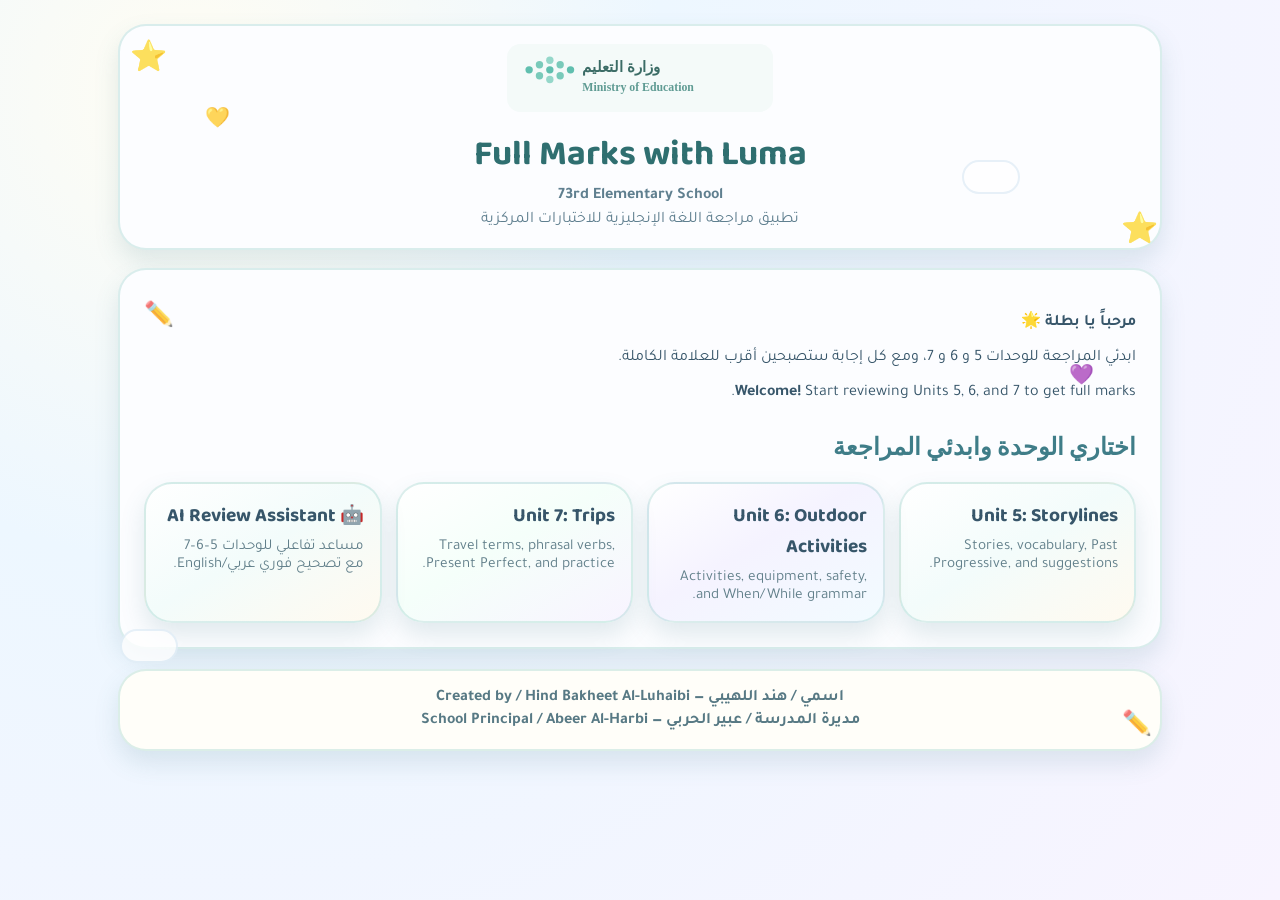
==== index.html @ b6cc9b05 "Update home layout and expand unit question banks with separate general section" ====
<!doctype html>
<html lang="ar" dir="rtl">
  <head>
    <meta charset="UTF-8" />
    <meta name="viewport" content="width=device-width, initial-scale=1.0" />
    <title>Full Marks with Luma</title>
    <link rel="stylesheet" href="styles.css" />
  </head>
  <body>
    <div class="page">
      <span class="decor-star" style="top: 38px; left: 30px;">⭐</span>
      <span class="decor-star" style="top: 210px; right: 22px;">⭐</span>
      <span class="decor-heart" style="top: 105px; left: 105px;">💛</span>
      <span class="decor-heart" style="top: 362px; right: 86px;">💜</span>
      <span class="decor-pencil" style="top: 300px; left: 44px;">✏️</span>
      <span class="decor-pencil" style="bottom: 40px; right: 28px;">✏️</span>
      <span class="decor-book" style="bottom: 120px; left: 20px;"></span>
      <span class="decor-cloud" style="top: 160px; right: 160px;"></span>

      <header class="header-card header-home">
        <img class="home-logo" src="assets/ministry-logo.svg" alt="Ministry of Education logo" width="270" height="68" />
        <div class="header-text">
          <h1>Full Marks with Luma</h1>
          <p class="school-name">73rd Elementary School</p>
          <p>تطبيق مراجعة اللغة الإنجليزية للاختبارات المركزية</p>
        </div>
      </header>

      <section class="main-card">
        <div class="intro-note">
          <p><strong>مرحباً يا بطلة 🌟</strong></p>
          <p>ابدئي المراجعة للوحدات 5 و 6 و 7، ومع كل إجابة ستصبحين أقرب للعلامة الكاملة.</p>
          <p><strong>Welcome!</strong> Start reviewing Units 5, 6, and 7 to get full marks.</p>
        </div>

        <h2 class="units-title">اختاري الوحدة وابدئي المراجعة</h2>
        <div class="units-grid">
          <a class="unit-card" href="unit5.html">
            <h3>Unit 5: Storylines</h3>
            <p>Stories, vocabulary, Past Progressive, and suggestions.</p>
          </a>
          <a class="unit-card" href="unit6.html">
            <h3>Unit 6: Outdoor Activities</h3>
            <p>Activities, equipment, safety, and When/While grammar.</p>
          </a>
          <a class="unit-card" href="unit7.html">
            <h3>Unit 7: Trips</h3>
            <p>Travel terms, phrasal verbs, Present Perfect, and practice.</p>
          </a>
          <a class="unit-card" href="review-assistant.html">
            <h3>🤖 AI Review Assistant</h3>
            <p>مساعد تفاعلي للوحدات 5–6–7 مع تصحيح فوري عربي/English.</p>
          </a>
        </div>
      </section>

      <footer class="footer-card">
        <p>اسمي / هند اللهيبي — Created by / Hind Bakheet Al-Luhaibi</p>
        <p>مديرة المدرسة / عبير الحربي — School Principal / Abeer Al-Harbi</p>
      </footer>
    </div>
  </body>
</html>
---- styles.css ----
@import url('https://fonts.googleapis.com/css2?family=Baloo+2:wght@400;600;700;800&family=Tajawal:wght@400;500;700;800&display=swap');

:root {
  --moe-teal: #68bfb4;
  --moe-green: #7cc9a9;
  --moe-blue: #9cdff5;
  --light-yellow: #fff2bf;
  --light-purple: #e8d8ff;
  --light-gray: #f3f5f7;
  --soft-white: #fcfdff;
  --ink: #37566a;
  --ink-light: #5f7f8f;
  --correct: #39a66b;
  --wrong: #d0617b;
  --shadow: 0 12px 24px rgba(65, 121, 134, 0.15);
  --radius-xl: 28px;
  --radius-lg: 22px;
  --radius-md: 16px;
}

* {
  box-sizing: border-box;
}

body {
  margin: 0;
  font-family: 'Tajawal', sans-serif;
  color: var(--ink);
  background: radial-gradient(circle at 15% 10%, #fffdf3 0%, #edf7ff 35%, #f8f4ff 100%);
  min-height: 100vh;
}

.page {
  max-width: 1080px;
  margin: 0 auto;
  padding: 24px 18px 32px;
  position: relative;
}

.main-card,
.unit-card,
.quiz-card,
.speech-card,
.header-card,
.footer-card,
.completion-card {
  background: var(--soft-white);
  border: 2px solid rgba(113, 186, 178, 0.25);
  border-radius: var(--radius-xl);
  box-shadow: var(--shadow);
}

.decor-star,
.decor-heart,
.decor-pencil,
.decor-book,
.decor-cloud {
  position: absolute;
  opacity: 0.8;
  pointer-events: none;
}

.decor-star {
  font-size: 30px;
}

.decor-heart {
  font-size: 20px;
}

.decor-pencil {
  font-size: 24px;
}

.decor-book,
.decor-cloud {
  width: 58px;
  height: 34px;
  border-radius: 18px;
  background: #fff;
  border: 2px solid #e2eef7;
}

.header-card {
  padding: 14px 18px;
  display: flex;
  align-items: center;
  justify-content: space-between;
  gap: 14px;
  margin-bottom: 18px;
  flex-wrap: wrap;
}

.header-home {
  justify-content: center;
  text-align: center;
  padding-top: 18px;
  padding-bottom: 18px;
}

.header-home .home-logo {
  display: block;
  margin: 0 auto;
}

.header-home .header-text {
  text-align: center;
  width: 100%;
}

.header-text {
  text-align: right;
}

.header-text h1 {
  margin: 0;
  font-size: clamp(1.6rem, 3vw, 2.2rem);
  font-family: 'Baloo 2', cursive;
  color: #2f6f70;
}

.header-text p {
  margin: 5px 0 0;
  font-size: 1rem;
  color: var(--ink-light);
}

.app-name-ar {
  font-size: clamp(1.25rem, 2.8vw, 1.7rem);
  font-family: 'Baloo 2', cursive;
  font-weight: 800;
  color: #6853bf;
}

.school-name {
  font-size: 1.06rem;
  font-weight: 700;
}

.main-card {
  padding: 24px;
}

.hero {
  display: grid;
  grid-template-columns: minmax(170px, 260px) 1fr;
  gap: 20px;
  align-items: center;
}

.luma-image {
  width: 100%;
  max-width: 320px;
  aspect-ratio: 4 / 5;
  object-fit: cover;
  object-position: center 40%;
  border-radius: 26px;
  border: 3px solid #e7dcff;
  box-shadow: 0 14px 24px rgba(100, 80, 150, 0.18);
  display: block;
  margin: 0 auto;
}

.speech-card {
  padding: 18px;
  background: linear-gradient(120deg, #ffffff 0%, #f9fbff 50%, #fff9eb 100%);
  position: relative;
}

.speech-card::after {
  content: '';
  position: absolute;
  right: -14px;
  top: 50%;
  width: 24px;
  height: 24px;
  background: #fffdf4;
  transform: translateY(-50%) rotate(45deg);
  border-top: 2px solid rgba(113, 186, 178, 0.25);
  border-right: 2px solid rgba(113, 186, 178, 0.25);
}

.speech-card p {
  margin: 6px 0;
  font-size: 1.05rem;
  line-height: 1.6;
}

.units-title {
  margin-top: 26px;
  margin-bottom: 14px;
  font-size: 1.5rem;
  font-family: 'Baloo 2', cursive;
  color: #3f7d88;
}

.units-grid {
  display: grid;
  grid-template-columns: repeat(auto-fit, minmax(220px, 1fr));
  gap: 14px;
}

.unit-card {
  text-decoration: none;
  color: inherit;
  padding: 16px;
  display: block;
  background: linear-gradient(150deg, #ffffff 0%, #f3fcfb 48%, #fffaf0 100%);
  transition: transform 220ms ease, box-shadow 220ms ease;
}

.unit-card:nth-child(2) {
  background: linear-gradient(150deg, #ffffff 0%, #f5f3ff 45%, #f2fbff 100%);
}

.unit-card:nth-child(3) {
  background: linear-gradient(150deg, #ffffff 0%, #f5fffa 45%, #f8f4ff 100%);
}

.unit-card:hover {
  transform: translateY(-6px);
  box-shadow: 0 16px 26px rgba(70, 130, 126, 0.2);
}

.unit-card h3 {
  margin: 0 0 7px;
  font-size: 1.2rem;
  font-family: 'Baloo 2', cursive;
}

.unit-card p {
  margin: 0;
  color: #617f8a;
  font-size: 0.95rem;
}

.footer-card {
  margin-top: 20px;
  padding: 14px 18px;
  text-align: center;
  background: #fffef9;
}

.footer-card p {
  margin: 4px 0;
  font-weight: 700;
  color: #577984;
}

.page-title {
  margin: 0;
  font-size: clamp(1.4rem, 3vw, 2rem);
  font-family: 'Baloo 2', cursive;
  color: #2f6f70;
}

.sub-row {
  display: flex;
  justify-content: space-between;
  align-items: center;
  gap: 10px;
  flex-wrap: wrap;
}

.home-link {
  text-decoration: none;
  background: #eef9f7;
  border: 2px solid #bfe3dc;
  border-radius: 999px;
  padding: 9px 14px;
  color: #356b70;
  font-weight: 700;
}

.quiz-card {
  margin-top: 16px;
  padding: 20px;
}

.unit-intro {
  display: grid;
  grid-template-columns: 66px 1fr;
  gap: 10px;
  align-items: center;
  padding: 12px;
  border-radius: 16px;
  border: 2px solid #dcecf3;
  background: linear-gradient(115deg, #fffef9 0%, #f3fcff 46%, #f9f3ff 100%);
  margin-bottom: 14px;
}

.unit-intro p {
  margin: 0;
  font-weight: 700;
  color: #4a7482;
  line-height: 1.6;
}

.unit-luma-thumb {
  width: 64px;
  height: 64px;
  object-fit: cover;
  object-position: center 40%;
  border-radius: 50%;
  border: 2px solid #e5d6ff;
  box-shadow: 0 4px 10px rgba(98, 95, 146, 0.2);
}

.progress-wrap {
  margin-bottom: 16px;
}

.progress-row {
  display: flex;
  justify-content: space-between;
  align-items: center;
  font-weight: 700;
  color: #517586;
  margin-bottom: 8px;
  gap: 8px;
}

.progress-track {
  width: 100%;
  height: 14px;
  border-radius: 999px;
  background: #edf1f6;
  overflow: hidden;
}

.progress-fill {
  width: 0;
  height: 100%;
  border-radius: 999px;
  background: linear-gradient(90deg, var(--moe-teal), var(--moe-blue), var(--light-purple));
  transition: width 300ms ease;
}

.question-title {
  margin: 0 0 14px;
  font-size: 1.15rem;
  line-height: 1.7;
}

.options,
.matching-list,
.arrange-bank,
.arrange-answer {
  display: grid;
  gap: 10px;
}

.option-item {
  display: flex;
  align-items: center;
  gap: 8px;
  padding: 10px 12px;
  background: #f6fbff;
  border: 2px solid #dbecf5;
  border-radius: 14px;
  cursor: pointer;
}

.option-item input {
  accent-color: #61b6aa;
}

.action-row {
  margin-top: 16px;
  display: flex;
  gap: 10px;
  flex-wrap: wrap;
}

.btn {
  border: none;
  border-radius: 999px;
  padding: 10px 16px;
  font-weight: 800;
  font-family: 'Baloo 2', cursive;
  cursor: pointer;
}

.btn-check {
  background: linear-gradient(90deg, #5ec3b7, #93d1b6);
  color: #fff;
}

.btn-next {
  background: linear-gradient(90deg, #cdb6ff, #9fdcf3);
  color: #305368;
  display: none;
}

.feedback {
  margin-top: 12px;
  border-radius: 14px;
  padding: 12px;
  line-height: 1.7;
  border: 2px solid transparent;
  background: #f8fbff;
  display: none;
}

.feedback.correct {
  border-color: rgba(57, 166, 107, 0.3);
  background: #f2fff8;
}

.feedback.wrong {
  border-color: rgba(208, 97, 123, 0.25);
  background: #fff6f9;
}

.feedback strong {
  display: block;
  margin-bottom: 4px;
}

.text-input {
  width: 100%;
  padding: 11px 12px;
  border: 2px solid #d9e8f1;
  border-radius: 14px;
  font-family: 'Tajawal', sans-serif;
  font-size: 1rem;
}

.arrange-hint {
  margin: 0 0 8px;
  font-size: 0.95rem;
  color: #627f8b;
}

.word-chip {
  border: 2px dashed #bad8e4;
  border-radius: 999px;
  padding: 7px 12px;
  background: #fff;
  cursor: pointer;
  font-weight: 700;
  color: #446e7f;
}

.arrange-answer {
  min-height: 54px;
  border: 2px solid #d8e8ef;
  border-radius: 14px;
  padding: 8px;
  background: #fafdff;
}

.match-row {
  display: grid;
  grid-template-columns: 1fr 1fr;
  gap: 10px;
}

.match-row label {
  align-self: center;
  font-weight: 700;
}

.match-row select {
  padding: 9px;
  border-radius: 10px;
  border: 2px solid #d9e8f1;
  font-family: 'Tajawal', sans-serif;
}

.completion-card {
  margin-top: 16px;
  padding: 20px;
  text-align: center;
  display: none;
  background: linear-gradient(135deg, #fffef8 0%, #f0fffb 50%, #f8f3ff 100%);
}

.completion-card h2 {
  margin: 0 0 6px;
  font-family: 'Baloo 2', cursive;
  color: #357d76;
}

.completion-card p {
  margin: 0;
  color: #4d7380;
  font-size: 1.04rem;
}

.small-luma {
  width: 56px;
  height: 56px;
  object-fit: cover;
  object-position: center 40%;
  border-radius: 50%;
  border: 2px solid #e5d6ff;
  vertical-align: middle;
  margin-inline-start: 8px;
}

@media (max-width: 760px) {
  .hero {
    grid-template-columns: 1fr;
  }

  .speech-card::after {
    right: 50%;
    top: auto;
    bottom: -13px;
    transform: translateX(50%) rotate(45deg);
  }

  .match-row {
    grid-template-columns: 1fr;
  }

  .unit-intro {
    grid-template-columns: 1fr;
    text-align: center;
  }

  .header-card {
    justify-content: center;
    text-align: center;
  }

  .header-text {
    text-align: center;
  }
}
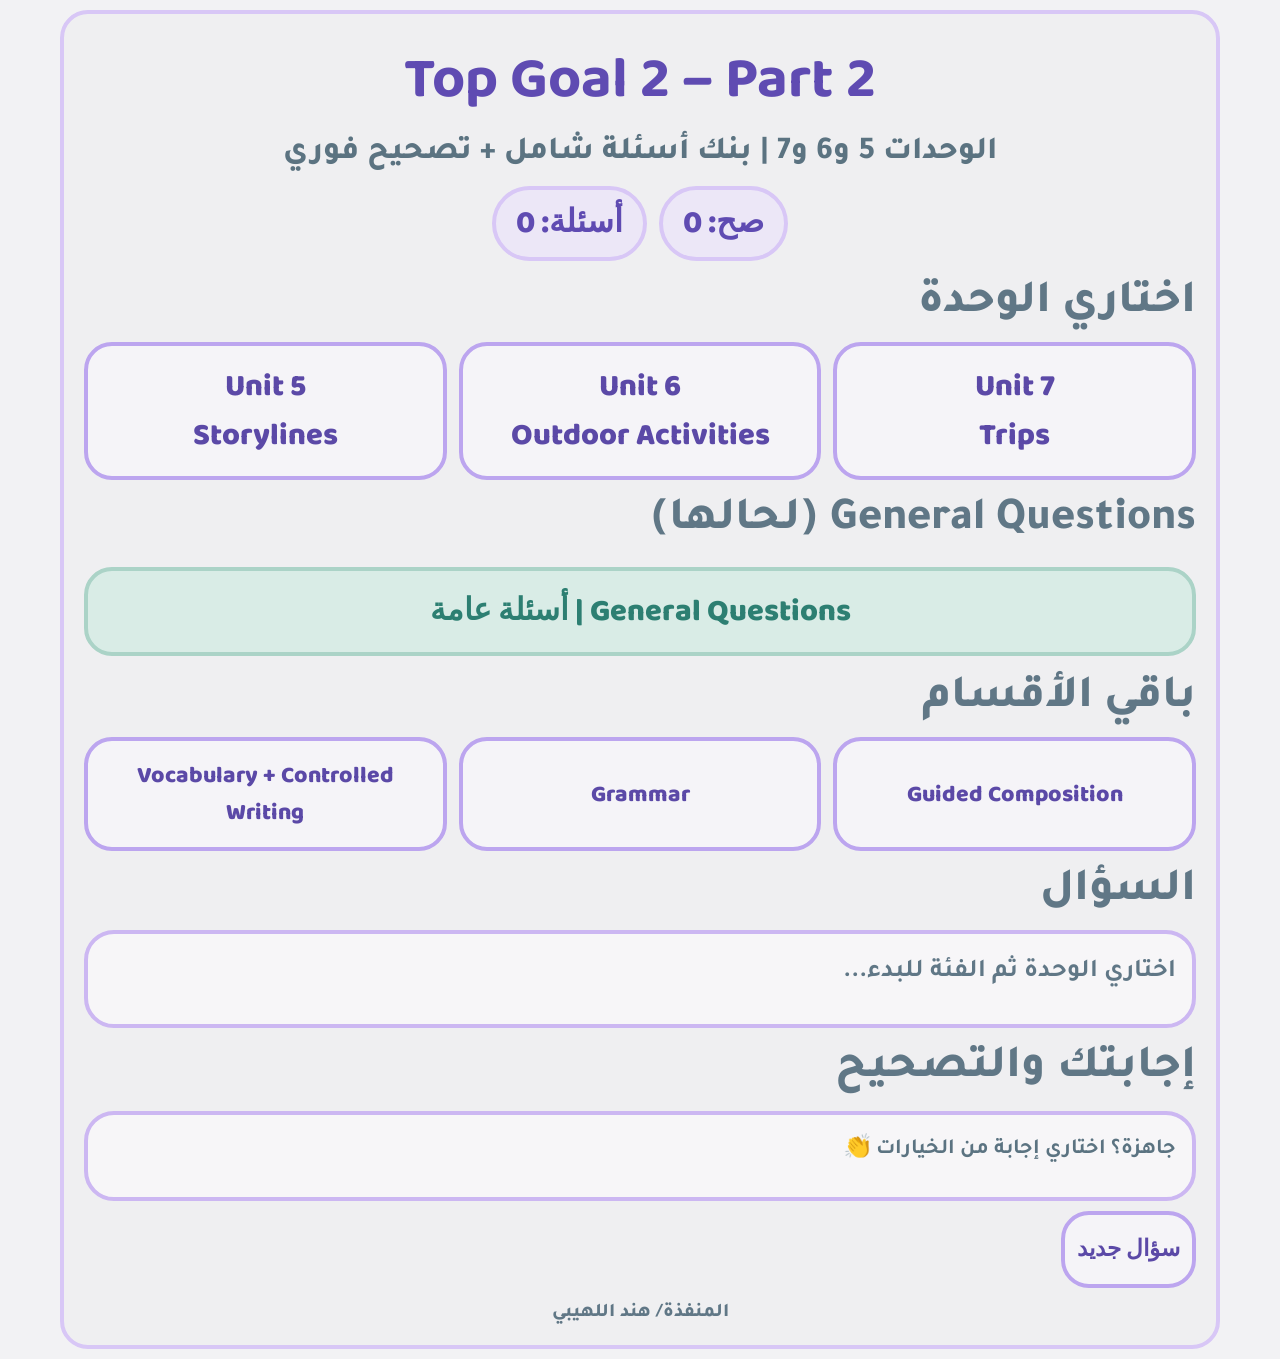
==== commit 58f0b2a3: "Redesign homepage quiz for mobile/tablet without keyboard input" ====
--- a/index.html
+++ b/index.html
@@ -3,61 +3,455 @@
   <head>
     <meta charset="UTF-8" />
     <meta name="viewport" content="width=device-width, initial-scale=1.0" />
-    <title>Full Marks with Luma</title>
-    <link rel="stylesheet" href="styles.css" />
+    <title>Top Goal 2 – Part 2</title>
+    <style>
+      @import url('https://fonts.googleapis.com/css2?family=Baloo+2:wght@500;700;800&family=Tajawal:wght@400;500;700;800&display=swap');
+
+      :root {
+        --violet: #8d77d8;
+        --violet-dark: #5f4bb2;
+        --mint: #b7dcd1;
+        --ink: #5b7381;
+        --panel: #efeff1;
+      }
+
+      * { box-sizing: border-box; }
+
+      body {
+        margin: 0;
+        font-family: 'Tajawal', sans-serif;
+        background: #f2f2f4;
+        color: var(--ink);
+        min-height: 100vh;
+        padding: 10px;
+      }
+
+      .app {
+        max-width: 1160px;
+        margin: 0 auto;
+        background: var(--panel);
+        border: 4px solid #d8c7f6;
+        border-radius: 28px;
+        padding: 20px;
+      }
+
+      .title {
+        margin: 0;
+        text-align: center;
+        color: var(--violet-dark);
+        font-family: 'Baloo 2', cursive;
+        font-size: clamp(2rem, 5vw, 3.6rem);
+      }
+
+      .subtitle {
+        text-align: center;
+        margin: 8px 0 14px;
+        font-size: clamp(1.2rem, 2.8vw, 2rem);
+        font-weight: 800;
+      }
+
+      .score-bar {
+        display: flex;
+        gap: 12px;
+        justify-content: center;
+        flex-wrap: wrap;
+        margin-bottom: 16px;
+      }
+
+      .score-pill {
+        border: 4px solid #d8c7f6;
+        border-radius: 999px;
+        padding: 8px 20px;
+        font-size: clamp(1.3rem, 2.7vw, 2rem);
+        color: var(--violet-dark);
+        font-weight: 800;
+        font-family: 'Baloo 2', cursive;
+        background: #ece7f7;
+      }
+
+      .section-title {
+        margin: 14px 0 10px;
+        font-size: clamp(1.9rem, 3.6vw, 3rem);
+        font-weight: 800;
+        color: #607786;
+      }
+
+      .grid-3 {
+        display: grid;
+        grid-template-columns: repeat(3, minmax(0, 1fr));
+        gap: 12px;
+      }
+
+      .btn {
+        border: 4px solid #bca5ef;
+        border-radius: 28px;
+        background: #f5f4f8;
+        color: #5b49a7;
+        padding: 16px 12px;
+        font-family: 'Baloo 2', cursive;
+        font-size: clamp(1.2rem, 2.4vw, 2rem);
+        font-weight: 800;
+        text-align: center;
+        cursor: pointer;
+      }
+
+      .btn.small {
+        font-size: clamp(1rem, 1.8vw, 1.5rem);
+      }
+
+      .btn.active {
+        background: #dfe6f5;
+        border-color: #9a7fe2;
+      }
+
+      .general-btn {
+        width: 100%;
+        margin: 8px 0 2px;
+        border-color: #abd3c7;
+        color: #2d7f72;
+        background: #d9ece6;
+      }
+
+      .box {
+        border: 4px solid #ccb7f2;
+        border-radius: 30px;
+        background: #f7f6f8;
+        padding: 16px;
+      }
+
+      .qtext {
+        font-size: clamp(1.15rem, 2vw, 1.7rem);
+        line-height: 1.8;
+        color: #607786;
+        font-weight: 700;
+      }
+
+      .answers {
+        margin-top: 12px;
+        display: grid;
+        gap: 10px;
+      }
+
+      .ans {
+        border: 3px solid #c9b4f0;
+        border-radius: 18px;
+        padding: 10px;
+        background: #fff;
+        color: #4b6390;
+        text-align: right;
+        font-weight: 700;
+        cursor: pointer;
+        font-size: clamp(1rem, 1.8vw, 1.35rem);
+      }
+
+      .ans:hover { background: #f5efff; }
+      .ans.correct { border-color: #3ea873; background: #eafff3; }
+      .ans.wrong { border-color: #d2617a; background: #fff0f4; }
+
+      .feedback {
+        min-height: 90px;
+        margin-top: 14px;
+        font-size: clamp(1rem, 1.8vw, 1.35rem);
+        line-height: 1.8;
+        font-weight: 700;
+      }
+
+      .actions {
+        margin-top: 10px;
+        display: flex;
+        gap: 8px;
+        flex-wrap: wrap;
+      }
+
+      .footer {
+        margin-top: 14px;
+        text-align: center;
+        font-size: 1.2rem;
+        font-weight: 800;
+        color: #607786;
+      }
+
+      @media (max-width: 1024px) {
+        .app { padding: 16px; }
+        .grid-3 { grid-template-columns: repeat(2, minmax(0, 1fr)); }
+      }
+
+      @media (max-width: 640px) {
+        body { padding: 6px; }
+        .app { border-radius: 20px; padding: 12px; }
+        .grid-3 { grid-template-columns: 1fr; }
+        .section-title { text-align: center; }
+      }
+    </style>
   </head>
   <body>
-    <div class="page">
-      <span class="decor-star" style="top: 38px; left: 30px;">⭐</span>
-      <span class="decor-star" style="top: 210px; right: 22px;">⭐</span>
-      <span class="decor-heart" style="top: 105px; left: 105px;">💛</span>
-      <span class="decor-heart" style="top: 362px; right: 86px;">💜</span>
-      <span class="decor-pencil" style="top: 300px; left: 44px;">✏️</span>
-      <span class="decor-pencil" style="bottom: 40px; right: 28px;">✏️</span>
-      <span class="decor-book" style="bottom: 120px; left: 20px;"></span>
-      <span class="decor-cloud" style="top: 160px; right: 160px;"></span>
-
-      <header class="header-card header-home">
-        <img class="home-logo" src="assets/ministry-logo.svg" alt="Ministry of Education logo" width="270" height="68" />
-        <div class="header-text">
-          <h1>Full Marks with Luma</h1>
-          <p class="school-name">73rd Elementary School</p>
-          <p>تطبيق مراجعة اللغة الإنجليزية للاختبارات المركزية</p>
-        </div>
-      </header>
-
-      <section class="main-card">
-        <div class="intro-note">
-          <p><strong>مرحباً يا بطلة 🌟</strong></p>
-          <p>ابدئي المراجعة للوحدات 5 و 6 و 7، ومع كل إجابة ستصبحين أقرب للعلامة الكاملة.</p>
-          <p><strong>Welcome!</strong> Start reviewing Units 5, 6, and 7 to get full marks.</p>
-        </div>
-
-        <h2 class="units-title">اختاري الوحدة وابدئي المراجعة</h2>
-        <div class="units-grid">
-          <a class="unit-card" href="unit5.html">
-            <h3>Unit 5: Storylines</h3>
-            <p>Stories, vocabulary, Past Progressive, and suggestions.</p>
-          </a>
-          <a class="unit-card" href="unit6.html">
-            <h3>Unit 6: Outdoor Activities</h3>
-            <p>Activities, equipment, safety, and When/While grammar.</p>
-          </a>
-          <a class="unit-card" href="unit7.html">
-            <h3>Unit 7: Trips</h3>
-            <p>Travel terms, phrasal verbs, Present Perfect, and practice.</p>
-          </a>
-          <a class="unit-card" href="review-assistant.html">
-            <h3>🤖 AI Review Assistant</h3>
-            <p>مساعد تفاعلي للوحدات 5–6–7 مع تصحيح فوري عربي/English.</p>
-          </a>
-        </div>
+    <main class="app">
+      <h1 class="title">Top Goal 2 – Part 2</h1>
+      <p class="subtitle">الوحدات 5 و6 و7 | بنك أسئلة شامل + تصحيح فوري</p>
+
+      <div class="score-bar">
+        <div class="score-pill">صح: <span id="correctCount">0</span></div>
+        <div class="score-pill">أسئلة: <span id="totalCount">0</span></div>
+      </div>
+
+      <h2 class="section-title">اختاري الوحدة</h2>
+      <div class="grid-3" id="units">
+        <button class="btn" data-unit="7">Unit 7<br/>Trips</button>
+        <button class="btn" data-unit="6">Unit 6<br/>Outdoor Activities</button>
+        <button class="btn" data-unit="5">Unit 5<br/>Storylines</button>
+      </div>
+
+      <h2 class="section-title">General Questions (لحالها)</h2>
+      <button class="btn general-btn" data-cat="general">General Questions | أسئلة عامة</button>
+
+      <h2 class="section-title">باقي الأقسام</h2>
+      <div class="grid-3" id="cats">
+        <button class="btn small" data-cat="composition">Guided Composition</button>
+        <button class="btn small" data-cat="grammar">Grammar</button>
+        <button class="btn small" data-cat="vocab">Vocabulary + Controlled Writing</button>
+      </div>
+
+      <h2 class="section-title">السؤال</h2>
+      <section class="box" id="questionBox">
+        <div class="qtext" id="questionText">اختاري الوحدة ثم الفئة للبدء...</div>
+        <div class="answers" id="answers"></div>
       </section>
 
-      <footer class="footer-card">
-        <p>اسمي / هند اللهيبي — Created by / Hind Bakheet Al-Luhaibi</p>
-        <p>مديرة المدرسة / عبير الحربي — School Principal / Abeer Al-Harbi</p>
-      </footer>
-    </div>
+      <h2 class="section-title">إجابتك والتصحيح</h2>
+      <section class="box feedback" id="feedback">جاهزة؟ اختاري إجابة من الخيارات 👏</section>
+
+      <div class="actions">
+        <button class="btn small" id="newQBtn">سؤال جديد</button>
+      </div>
+
+      <div class="footer">المنفذة/ هند اللهيبي</div>
+    </main>
+
+    <script>
+      const bank = {
+        5: {
+          general: [
+            { q: 'What is your favorite kind of story?', options: ['Comedy', 'Hiking', 'Passport', 'Helmet'], a: 0, why: 'Favorite story type belongs to Unit 5 genres.' },
+            { q: "What were you doing at 6 o'clock yesterday?", options: ['I was watching a movie.', 'I have watched movie.', 'I watching movie.', 'I will watch movie.'], a: 0, why: 'Past continuous: was/were + verb-ing.' },
+            { q: 'Who is your favorite story character?', options: ['My favorite character is the hero.', 'My favorite is a tent.', 'My favorite is a taxi.', 'My favorite is a station.'], a: 0, why: 'Character is a person in a story.' },
+            { q: 'What kinds of stories do you dislike?', options: ['I dislike horror stories.', 'I dislike fishing stories.', 'I dislike helmets.', 'I dislike railroads.'], a: 0, why: 'Horror is a story type in this unit.' },
+            { q: 'What are the people in stories called?', options: ['Characters', 'Passengers', 'Campers', 'Drivers'], a: 0, why: 'People in stories are characters.' },
+            { q: 'What can you draw to plan a story?', options: ['A storyboard', 'A passport', 'A surfboard', 'A platform'], a: 0, why: 'Storyboard is used to plan story events.' },
+            { q: 'Do you have a favorite story?', options: ['Yes, I do. The Lion and the Mouse.', 'No, I am a suitcase.', 'I check in the story.', 'I take off the story.'], a: 0, why: 'This is a suitable general answer.' },
+            { q: 'What happens in act 3 of a story?', options: ['Climax and resolution', 'Train and station', 'Campfire and hotdog', 'Taxi and traffic'], a: 0, why: 'Story structure includes climax and resolution.' }
+          ],
+          vocab: [
+            { q: 'This type of story creates fear.', options: ['Horror', 'Comedy', 'Documentary', 'Musical'], a: 0, why: 'Horror stories create fear.' },
+            { q: 'This type of story makes people laugh.', options: ['Comedy', 'Thriller', 'Mystery', 'Drama'], a: 0, why: 'Comedy is funny.' },
+            { q: 'Story about invented future/space:', options: ['Sci-fi', 'Western', 'Play', 'Fairy tale'], a: 0, why: 'Sci-fi is science fiction.' },
+            { q: 'Odd word: cartoon – school – fairy tale – mystery', options: ['school', 'cartoon', 'fairy tale', 'mystery'], a: 0, why: 'School is not a story type.' },
+            { q: 'Opposite of beginning:', options: ['ending', 'climax', 'plot', 'acts'], a: 0, why: 'Beginning opposite is ending.' },
+            { q: 'Whisper means:', options: ['speak quietly', 'shout loudly', 'run fast', 'draw map'], a: 0, why: 'Whisper = speak very softly.' },
+            { q: 'Movie about real facts is:', options: ['documentary', 'comedy', 'horror', 'western'], a: 0, why: 'Documentary presents real facts.' },
+            { q: 'Detective solves crime in:', options: ['mystery', 'musical', 'cartoon', 'play'], a: 0, why: 'Mystery usually includes solving a crime.' },
+            { q: 'Exciting action story is:', options: ['thriller', 'drama', 'documentary', 'animation'], a: 0, why: 'Thriller = action and suspense.' }
+          ],
+          grammar: [
+            { q: 'I ___ watching a movie.', options: ['was', 'were', 'is', 'are'], a: 0, why: 'I + was + verb-ing.' },
+            { q: 'They ___ screaming during the movie.', options: ['were', 'was', 'is', 'am'], a: 0, why: 'They + were.' },
+            { q: 'She ___ not watching a play.', options: ['was', 'were', 'is', 'are'], a: 0, why: 'She + was not.' },
+            { q: '___ you enjoying the cartoon?', options: ['Were', 'Was', 'Is', 'Do'], a: 0, why: 'Question with you uses were.' },
+            { q: 'How about ___ a horror movie?', options: ['seeing', 'see', 'saw', 'sees'], a: 0, why: 'How about + verb-ing.' },
+            { q: "Why don't we ___ a musical?", options: ['choose', 'choosing', 'chose', 'chooses'], a: 0, why: "Why don't we + base verb." },
+            { q: 'They were (watch) a play.', options: ['watching', 'watch', 'watched', 'watches'], a: 0, why: 'Past continuous needs verb-ing.' },
+            { q: 'Adam (were) acting in a sci-fi movie.', options: ['was', 'were', 'is', 'are'], a: 0, why: 'Adam is singular: was.' },
+            { q: 'Order: You / were / covering / your / ears', options: ['You were covering your ears.', 'You covering were your ears.', 'Were you covering ears your.', 'Your ears were you covering.'], a: 0, why: 'Correct subject + be + verb-ing order.' }
+          ],
+          composition: [
+            { q: 'Best opening for movie scene paragraph:', options: ['My favorite scene is from an animation movie.', 'Passport is in my bag.', 'I wear helmet in train.', 'The taxi took off.'], a: 0, why: 'This is a correct composition starter.' },
+            { q: "Useful expression for opinion:", options: ['What I loved was...', 'Check in yet', 'While train station', 'Was/are story'], a: 0, why: 'Unit 5 expression.' },
+            { q: 'Correct closing suggestion:', options: ["Why don't we watch it together tonight?", 'How about watch together tonight?', 'What about we watch it?', 'Why we don\'t watching?'], a: 0, why: "Why don't we + base verb." }
+          ]
+        },
+        6: {
+          general: [
+            { q: 'What activities do you do outside?', options: ['I go hiking and camping.', 'I check in and check out.', 'I use passport and taxi.', 'I depart from platform.'], a: 0, why: 'Hiking/camping are outdoor activities.' },
+            { q: 'Which activities do you want to try?', options: ['I want to try rafting because it is exciting.', 'I want to try suitcase.', 'I want to try terminal.', 'I want to try security.'], a: 0, why: 'Rafting is a correct activity.' },
+            { q: 'What is your worst fear?', options: ['My worst fear is high cliffs.', 'My fear is passport.', 'My fear is grammar.', 'My fear is station.'], a: 0, why: 'Cliffs are related to outdoor danger.' },
+            { q: 'What is a cliff?', options: ['A high edge where land drops down.', 'A train ticket.', 'A travel bag.', 'A story type.'], a: 0, why: 'Correct meaning of cliff.' },
+            { q: 'Opposite of outdoor:', options: ['indoor', 'helmet', 'desert', 'canoe'], a: 0, why: 'Outdoor opposite is indoor.' },
+            { q: 'Safety in outdoor activities means:', options: ['Use right equipment and follow rules.', 'Run without helmet.', 'Swim without jacket.', 'Climb alone at night.'], a: 0, why: 'Safety requires proper equipment.' },
+            { q: 'Things needed for rafting:', options: ['raft, life jacket, helmet', 'passport, ticket, taxi', 'plot, climax, ending', 'station, terminal, traffic'], a: 0, why: 'These are rafting items.' },
+            { q: 'Do you prefer outdoors or home?', options: ['I prefer outdoors because I like nature.', 'I prefer check in.', 'I prefer runway.', 'I prefer document.'], a: 0, why: 'Suitable personal general answer.' }
+          ],
+          vocab: [
+            { q: 'Odd word: hiking – camping – tent – fishing', options: ['tent', 'hiking', 'camping', 'fishing'], a: 0, why: 'Tent is equipment, others are activities.' },
+            { q: 'Two water activities:', options: ['surfing and rafting', 'hiking and climbing', 'camping and backpacking', 'mountain biking and hiking'], a: 0, why: 'Surfing/rafting are water activities.' },
+            { q: 'Activity with long walks:', options: ['hiking', 'fishing', 'rafting', 'surfing'], a: 0, why: 'Hiking includes long walking.' },
+            { q: 'Protection while cycling:', options: ['helmet', 'passport', 'suitcase', 'ticket'], a: 0, why: 'Helmet protects the head.' },
+            { q: 'Odd word: canoe – outdoors – helmet – surfboard', options: ['outdoors', 'canoe', 'helmet', 'surfboard'], a: 0, why: 'Outdoors is not an item like others.' },
+            { q: 'Sleeping outdoors activity:', options: ['camping', 'fishing', 'surfing', 'climbing'], a: 0, why: 'Camping means staying outdoors.' },
+            { q: 'Needed for mountain biking:', options: ['bike and helmet', 'passport and ticket', 'storyboard and plot', 'taxi and platform'], a: 0, why: 'Correct equipment for biking.' },
+            { q: 'Campsite cooking usually uses:', options: ['campfire', 'runway', 'terminal', 'security'], a: 0, why: 'Campfire is used in camping.' },
+            { q: 'Canoeing needs a:', options: ['canoe', 'train', 'documentary', 'station'], a: 0, why: 'Canoeing uses a canoe.' }
+          ],
+          grammar: [
+            { q: 'They ___ hiking in the forest.', options: ['were', 'was', 'is', 'am'], a: 0, why: 'They + were.' },
+            { q: 'While I was hiking, I ___ a snake.', options: ['saw', 'see', 'seen', 'seeing'], a: 0, why: 'Short action in past simple: saw.' },
+            { q: 'When they ___, they set up tents.', options: ['arrived', 'arriving', 'arrive', 'arrives'], a: 0, why: 'Past simple: arrived.' },
+            { q: 'Dad was lighting campfire ___ I was fishing.', options: ['while', 'when', 'do', 'did'], a: 0, why: 'Two long actions use while.' },
+            { q: 'I was looking at water when sandwich ___.', options: ['fell', 'falling', 'falls', 'is falling'], a: 0, why: 'Short interrupting action = fell.' },
+            { q: 'I didn’t (knew) what to do.', options: ['know', 'knew', 'knowing', 'known'], a: 0, why: 'After did not use base verb.' },
+            { q: 'I ___ a bear last weekend.', options: ['saw', 'seeing', 'see', 'seen'], a: 0, why: 'Past simple: saw.' },
+            { q: 'While they ___, rain started.', options: ['were canoeing', 'canoeing', 'canoed', 'are canoeing'], a: 0, why: 'Long action uses past continuous.' },
+            { q: 'Dad didn’t ___ a shark when surfing.', options: ['see', 'saw', 'seen', 'seeing'], a: 0, why: 'After didn’t use base verb.' }
+          ],
+          composition: [
+            { q: 'Best sentence for safety paragraph:', options: ["It's important to be safe in outdoor activities.", 'I has went outside.', 'Passport is climbing.', 'Taxi is helmet.'], a: 0, why: 'Correct useful expression.' },
+            { q: 'Correct useful expression:', options: ['You should wear a helmet.', 'You should wore helmet.', 'You should wearing helmet.', 'You should wears helmet.'], a: 0, why: 'You should + base verb.' },
+            { q: 'Correct while sentence:', options: ['While I was hiking, I stayed on the path.', 'While I hiking, I stayed path.', 'While I was hike, I stay path.', 'While I was hiked, I staying path.'], a: 0, why: 'Correct past continuous structure.' }
+          ]
+        },
+        7: {
+          general: [
+            { q: 'Different ways to travel include:', options: ['taxi, train, airplane', 'helmet, tent, raft', 'plot, climax, ending', 'campfire, hotdog, forest'], a: 0, why: 'These are means of transportation.' },
+            { q: 'Favorite way to travel and why:', options: ['I like planes because they are fast.', 'I like passport because it flies.', 'I like station because it swims.', 'I like cliff because it drives.'], a: 0, why: 'Plane is a travel method with reason.' },
+            { q: 'Would you like to travel?', options: ['Yes, I would feel excited.', 'No, I was train.', 'Yes, I check in cliff.', 'No, I am suitcase.'], a: 0, why: 'Correct personal response.' },
+            { q: 'Field trip example:', options: ['I have been on a trip to a farm.', 'I have been on a ticket.', 'I have been on a passport.', 'I have been on a platform.'], a: 0, why: 'Farm trip is a valid example.' },
+            { q: 'How often do you use a taxi?', options: ['I sometimes use a taxi.', 'I whisper a taxi.', 'I draw a taxi story.', 'I climb a taxi.'], a: 0, why: 'Natural general answer.' },
+            { q: 'Taxi, plane, train are...', options: ['means of transportation', 'story characters', 'camping tools', 'movie genres'], a: 0, why: 'They are travel transport modes.' },
+            { q: 'Take off means...', options: ['to go up in the sky', 'to check out hotel', 'to buy a suitcase', 'to ride a horse'], a: 0, why: 'Take off = plane leaves ground.' },
+            { q: 'To add means...', options: ['calculate total numbers', 'subtract numbers', 'divide only', 'hide numbers'], a: 0, why: 'Add is total calculation.' }
+          ],
+          vocab: [
+            { q: 'Odd word: security – passenger – suitcase – climbing', options: ['climbing', 'security', 'passenger', 'suitcase'], a: 0, why: 'Climbing is not trip vocabulary here.' },
+            { q: 'A document for travel abroad is:', options: ['passport', 'flashlight', 'storyboard', 'hiking boots'], a: 0, why: 'Passport is required for international travel.' },
+            { q: 'Opposite of check in:', options: ['check out', 'take off', 'find out', 'go out'], a: 0, why: 'Hotel/airport opposite is check out.' },
+            { q: 'Phrasal verb for discover information:', options: ['find out', 'get away', 'check in', 'take off'], a: 0, why: 'Find out = discover.' },
+            { q: 'Phrasal verb for plane going into sky:', options: ['take off', 'land', 'arrive', 'prepare'], a: 0, why: 'Take off happens at departure.' },
+            { q: 'Passenger at hotel first does:', options: ['check in', 'check out', 'take off', 'land'], a: 0, why: 'First step is check in.' },
+            { q: 'Odd word: already – we – just – yet', options: ['we', 'already', 'just', 'yet'], a: 0, why: 'We is pronoun, others are adverbs.' },
+            { q: 'Two transport means:', options: ['subway and taxi', 'tent and raft', 'plot and play', 'helmet and boots'], a: 0, why: 'Subway/taxi are transport methods.' },
+            { q: 'Word meaning instructions on route:', options: ['directions', 'terminal', 'security', 'passenger'], a: 0, why: 'Directions guide you where to go.' }
+          ],
+          grammar: [
+            { q: 'He ___ called the taxi.', options: ['has', 'have', 'is', 'are'], a: 0, why: 'He + has + past participle.' },
+            { q: 'The plane hasn’t taken off ___.', options: ['yet', 'already', 'just', 'ever'], a: 0, why: 'Yet in negative expected action.' },
+            { q: 'We have ___ the tickets.', options: ['bought', 'buy', 'buying', 'buys'], a: 0, why: 'Past participle after have.' },
+            { q: 'She has already ___ her passport.', options: ['found', 'find', 'finding', 'finds'], a: 0, why: 'Has + past participle.' },
+            { q: 'Write participles: speak, write, buy, fly', options: ['spoken, written, bought, flown', 'spoke, wrote, bought, flew', 'speaks, writes, buys, flies', 'spoken, write, buy, flown'], a: 0, why: 'Correct past participle forms.' },
+            { q: 'Correct: I have (visit) the beach before.', options: ['visited', 'visit', 'visits', 'visiting'], a: 0, why: 'Have + past participle.' },
+            { q: 'The plane ___ departed.', options: ['has', 'have', 'was', 'are'], a: 0, why: 'Plane singular takes has.' },
+            { q: 'Mom has ___ printed the tickets.', options: ['already', 'yet', 'while', 'when'], a: 0, why: 'Already for completed action earlier than expected.' },
+            { q: 'Negative: You have travelled on airplane.', options: ["You haven't travelled on the airplane.", 'You not travelled on airplane.', 'You have not travel airplane.', "You hasn't travelled airplane."], a: 0, why: 'Use have not / haven\'t + participle.' }
+          ],
+          composition: [
+            { q: 'Best beginning for trip blog:', options: ['I have planned a fun field trip.', 'I planning trip yesterday.', 'I am planned trip.', 'I has plan trip.'], a: 0, why: 'Present perfect for planning.' },
+            { q: 'Correct sentence with just:', options: ['They have just opened a new exhibit.', 'They just have open exhibit.', 'They has just opened exhibit.', 'They have opened justed exhibit.'], a: 0, why: 'Have + just + participle.' },
+            { q: 'Useful direction sentence:', options: ['The directions say to take the subway.', 'Directions is took subway.', 'The directions saying subway took.', 'Directions have take subway.'], a: 0, why: 'Correct guided expression.' }
+          ]
+        }
+      };
+
+      const unitBtns = [...document.querySelectorAll('[data-unit]')];
+      const catBtns = [...document.querySelectorAll('[data-cat]')];
+      const qText = document.getElementById('questionText');
+      const answersEl = document.getElementById('answers');
+      const feedbackEl = document.getElementById('feedback');
+      const newQBtn = document.getElementById('newQBtn');
+      const correctEl = document.getElementById('correctCount');
+      const totalEl = document.getElementById('totalCount');
+
+      let selectedUnit = null;
+      let selectedCat = null;
+      let currentQuestion = null;
+      let answered = false;
+      let correct = 0;
+      let total = 0;
+      const used = {};
+
+      function markActive(btns, current) {
+        btns.forEach((b) => b.classList.toggle('active', b === current));
+      }
+
+      function poolKey() {
+        return `${selectedUnit}-${selectedCat}`;
+      }
+
+      function nextQuestion() {
+        if (!selectedUnit || !selectedCat) {
+          feedbackEl.textContent = 'اختاري الوحدة والفئة أولاً.';
+          return;
+        }
+
+        const arr = bank[selectedUnit][selectedCat];
+        if (!arr || arr.length === 0) {
+          feedbackEl.textContent = 'لا توجد أسئلة حالياً في هذا القسم.';
+          return;
+        }
+
+        const key = poolKey();
+        if (!used[key] || used[key].length >= arr.length) {
+          used[key] = [];
+        }
+
+        const available = arr.map((_, i) => i).filter((i) => !used[key].includes(i));
+        const idx = available[Math.floor(Math.random() * available.length)];
+        used[key].push(idx);
+
+        currentQuestion = arr[idx];
+        answered = false;
+        qText.textContent = currentQuestion.q;
+        feedbackEl.textContent = 'اختاري الإجابة الصحيحة من الخيارات 👇';
+        renderOptions(currentQuestion.options);
+      }
+
+      function renderOptions(options) {
+        answersEl.innerHTML = '';
+        options.forEach((opt, i) => {
+          const b = document.createElement('button');
+          b.className = 'ans';
+          b.textContent = opt;
+          b.addEventListener('click', () => choose(i, b));
+          answersEl.appendChild(b);
+        });
+      }
+
+      function choose(i, btnEl) {
+        if (!currentQuestion || answered) return;
+        answered = true;
+        total += 1;
+        totalEl.textContent = String(total);
+
+        const all = [...answersEl.querySelectorAll('.ans')];
+        all.forEach((b, idx) => {
+          b.disabled = true;
+          if (idx === currentQuestion.a) b.classList.add('correct');
+        });
+
+        if (i === currentQuestion.a) {
+          correct += 1;
+          correctEl.textContent = String(correct);
+          btnEl.classList.add('correct');
+          feedbackEl.textContent = `أحسنت! ✓ Great job!\nالإجابة صحيحة. السبب: ${currentQuestion.why}`;
+        } else {
+          btnEl.classList.add('wrong');
+          feedbackEl.textContent = `حاول مرة أخرى ✗\nCorrect answer: ${currentQuestion.options[currentQuestion.a]}\nالسبب: ${currentQuestion.why}`;
+        }
+      }
+
+      unitBtns.forEach((b) => {
+        b.addEventListener('click', () => {
+          selectedUnit = Number(b.dataset.unit);
+          markActive(unitBtns, b);
+          if (selectedCat) nextQuestion();
+        });
+      });
+
+      catBtns.forEach((b) => {
+        b.addEventListener('click', () => {
+          selectedCat = b.dataset.cat;
+          markActive(catBtns, b);
+          if (selectedUnit) nextQuestion();
+        });
+      });
+
+      newQBtn.addEventListener('click', nextQuestion);
+    </script>
   </body>
 </html>
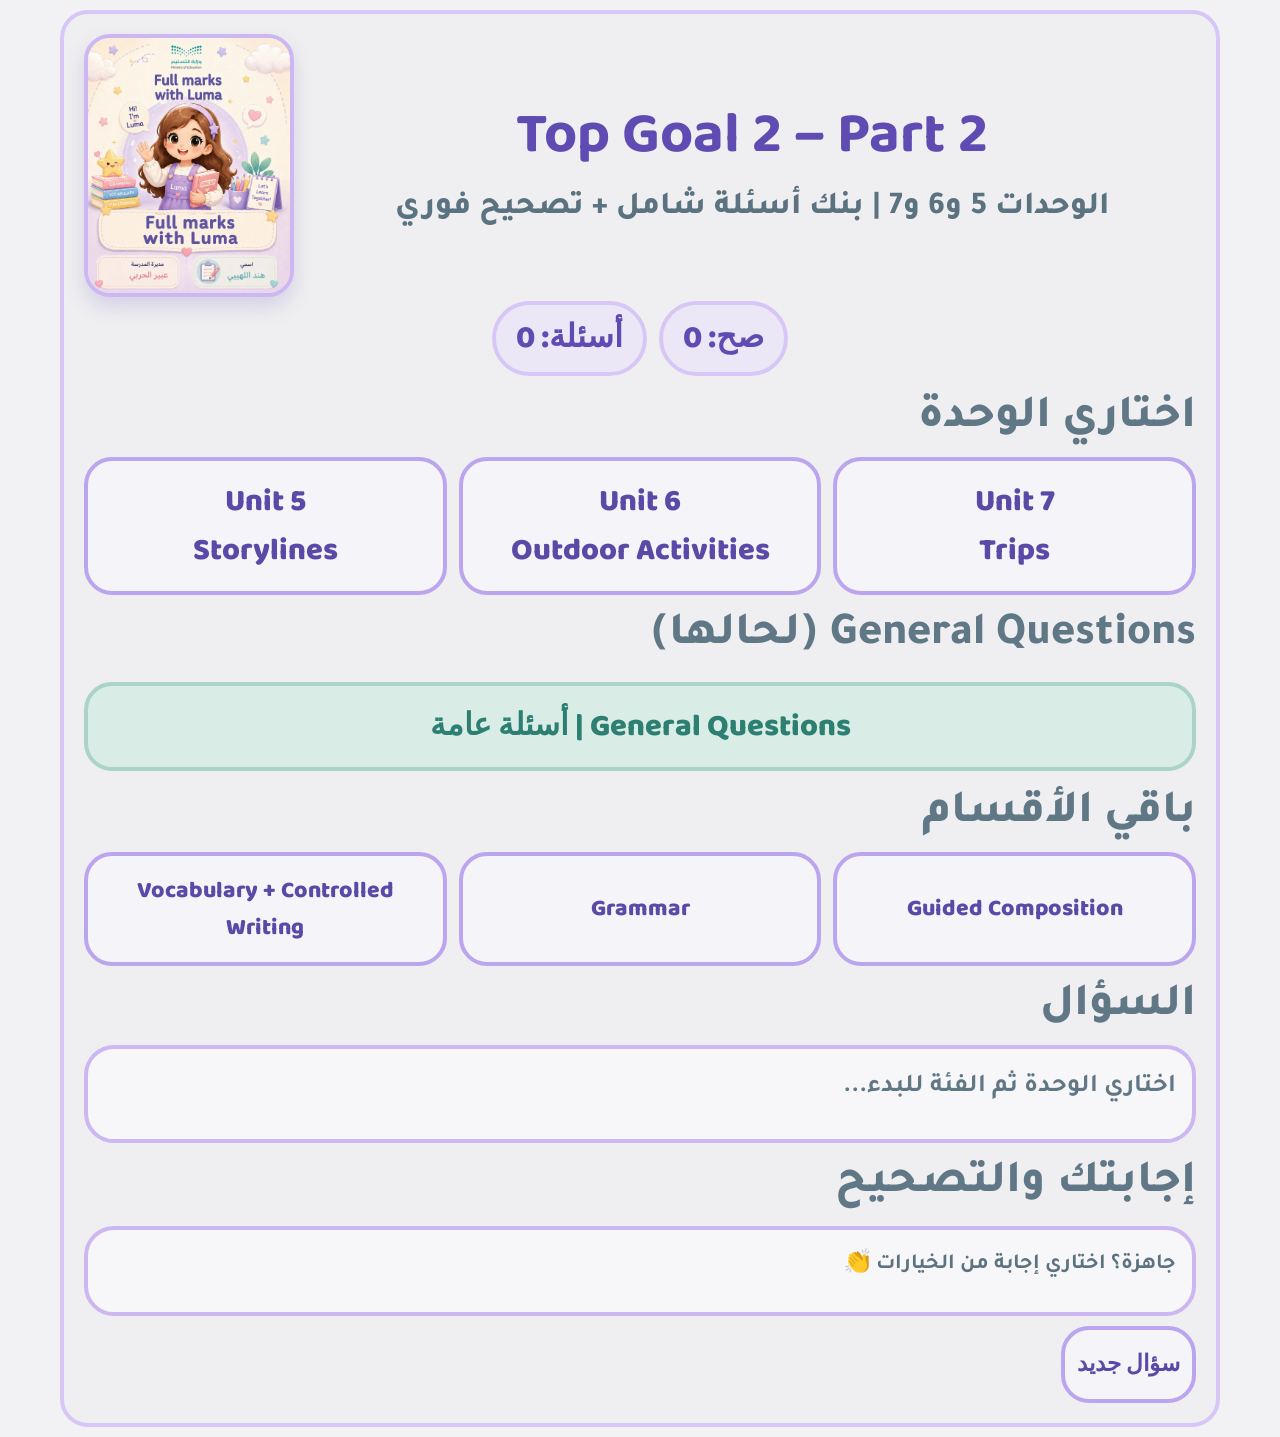
==== commit e2a3ab9c: "Add girl character to homepage and align visible interface text" ====
--- a/index.html
+++ b/index.html
@@ -37,10 +37,31 @@
 
       .title {
         margin: 0;
-        text-align: center;
         color: var(--violet-dark);
         font-family: 'Baloo 2', cursive;
         font-size: clamp(2rem, 5vw, 3.6rem);
+      }
+
+      .top-hero {
+        display: grid;
+        grid-template-columns: 1fr 210px;
+        gap: 14px;
+        align-items: center;
+        margin-bottom: 4px;
+      }
+
+      .hero-text {
+        text-align: center;
+      }
+
+      .hero-girl {
+        width: 100%;
+        max-width: 210px;
+        border-radius: 26px;
+        border: 4px solid #ccb7f2;
+        box-shadow: 0 10px 20px rgba(96, 75, 178, 0.18);
+        object-fit: cover;
+        aspect-ratio: 4 / 5;
       }
 
       .subtitle {
@@ -163,14 +184,6 @@
         flex-wrap: wrap;
       }
 
-      .footer {
-        margin-top: 14px;
-        text-align: center;
-        font-size: 1.2rem;
-        font-weight: 800;
-        color: #607786;
-      }
-
       @media (max-width: 1024px) {
         .app { padding: 16px; }
         .grid-3 { grid-template-columns: repeat(2, minmax(0, 1fr)); }
@@ -181,13 +194,22 @@
         .app { border-radius: 20px; padding: 12px; }
         .grid-3 { grid-template-columns: 1fr; }
         .section-title { text-align: center; }
+        .top-hero {
+          grid-template-columns: 1fr;
+          justify-items: center;
+        }
       }
     </style>
   </head>
   <body>
     <main class="app">
-      <h1 class="title">Top Goal 2 – Part 2</h1>
-      <p class="subtitle">الوحدات 5 و6 و7 | بنك أسئلة شامل + تصحيح فوري</p>
+      <div class="top-hero">
+        <div class="hero-text">
+          <h1 class="title">Top Goal 2 – Part 2</h1>
+          <p class="subtitle">الوحدات 5 و6 و7 | بنك أسئلة شامل + تصحيح فوري</p>
+        </div>
+        <img class="hero-girl" src="assets/luma-character.jpeg" alt="Girl character" />
+      </div>
 
       <div class="score-bar">
         <div class="score-pill">صح: <span id="correctCount">0</span></div>
@@ -223,8 +245,6 @@
       <div class="actions">
         <button class="btn small" id="newQBtn">سؤال جديد</button>
       </div>
-
-      <div class="footer">المنفذة/ هند اللهيبي</div>
     </main>
 
     <script>
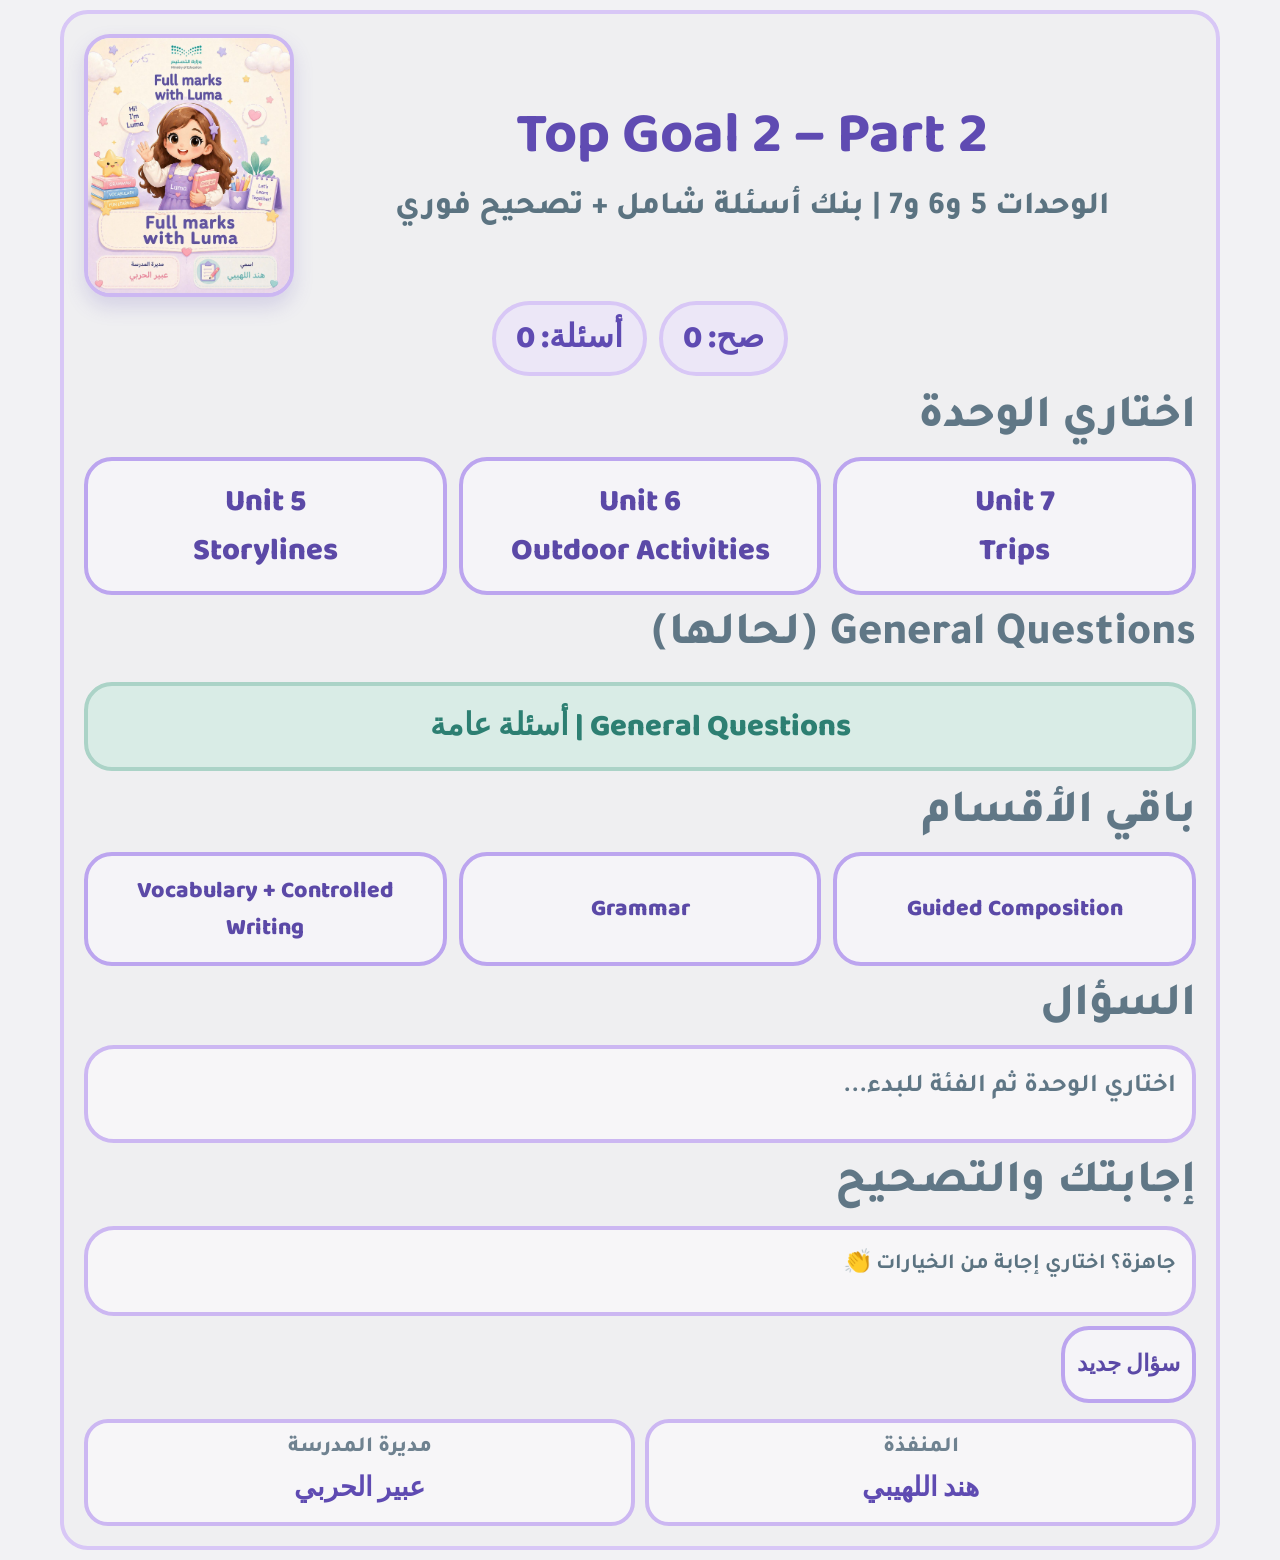
==== commit 658853b1: "Add executor and principal credit cards to homepage" ====
--- a/index.html
+++ b/index.html
@@ -184,6 +184,36 @@
         flex-wrap: wrap;
       }
 
+      .credits {
+        margin-top: 16px;
+        display: grid;
+        grid-template-columns: repeat(2, minmax(0, 1fr));
+        gap: 10px;
+      }
+
+      .credit-card {
+        border: 4px solid #ccb7f2;
+        border-radius: 24px;
+        padding: 12px;
+        text-align: center;
+        background: #f7f6f8;
+      }
+
+      .credit-label {
+        margin: 0 0 6px;
+        color: #6f8290;
+        font-size: clamp(1rem, 1.9vw, 1.35rem);
+        font-weight: 800;
+      }
+
+      .credit-name {
+        margin: 0;
+        color: #5f4bb2;
+        font-size: clamp(1.2rem, 2.2vw, 1.7rem);
+        font-family: 'Baloo 2', cursive;
+        font-weight: 800;
+      }
+
       @media (max-width: 1024px) {
         .app { padding: 16px; }
         .grid-3 { grid-template-columns: repeat(2, minmax(0, 1fr)); }
@@ -197,6 +227,9 @@
         .top-hero {
           grid-template-columns: 1fr;
           justify-items: center;
+        }
+        .credits {
+          grid-template-columns: 1fr;
         }
       }
     </style>
@@ -245,6 +278,17 @@
       <div class="actions">
         <button class="btn small" id="newQBtn">سؤال جديد</button>
       </div>
+
+      <section class="credits">
+        <article class="credit-card">
+          <p class="credit-label">المنفذة</p>
+          <p class="credit-name">هند اللهيبي</p>
+        </article>
+        <article class="credit-card">
+          <p class="credit-label">مديرة المدرسة</p>
+          <p class="credit-name">عبير الحربي</p>
+        </article>
+      </section>
     </main>
 
     <script>
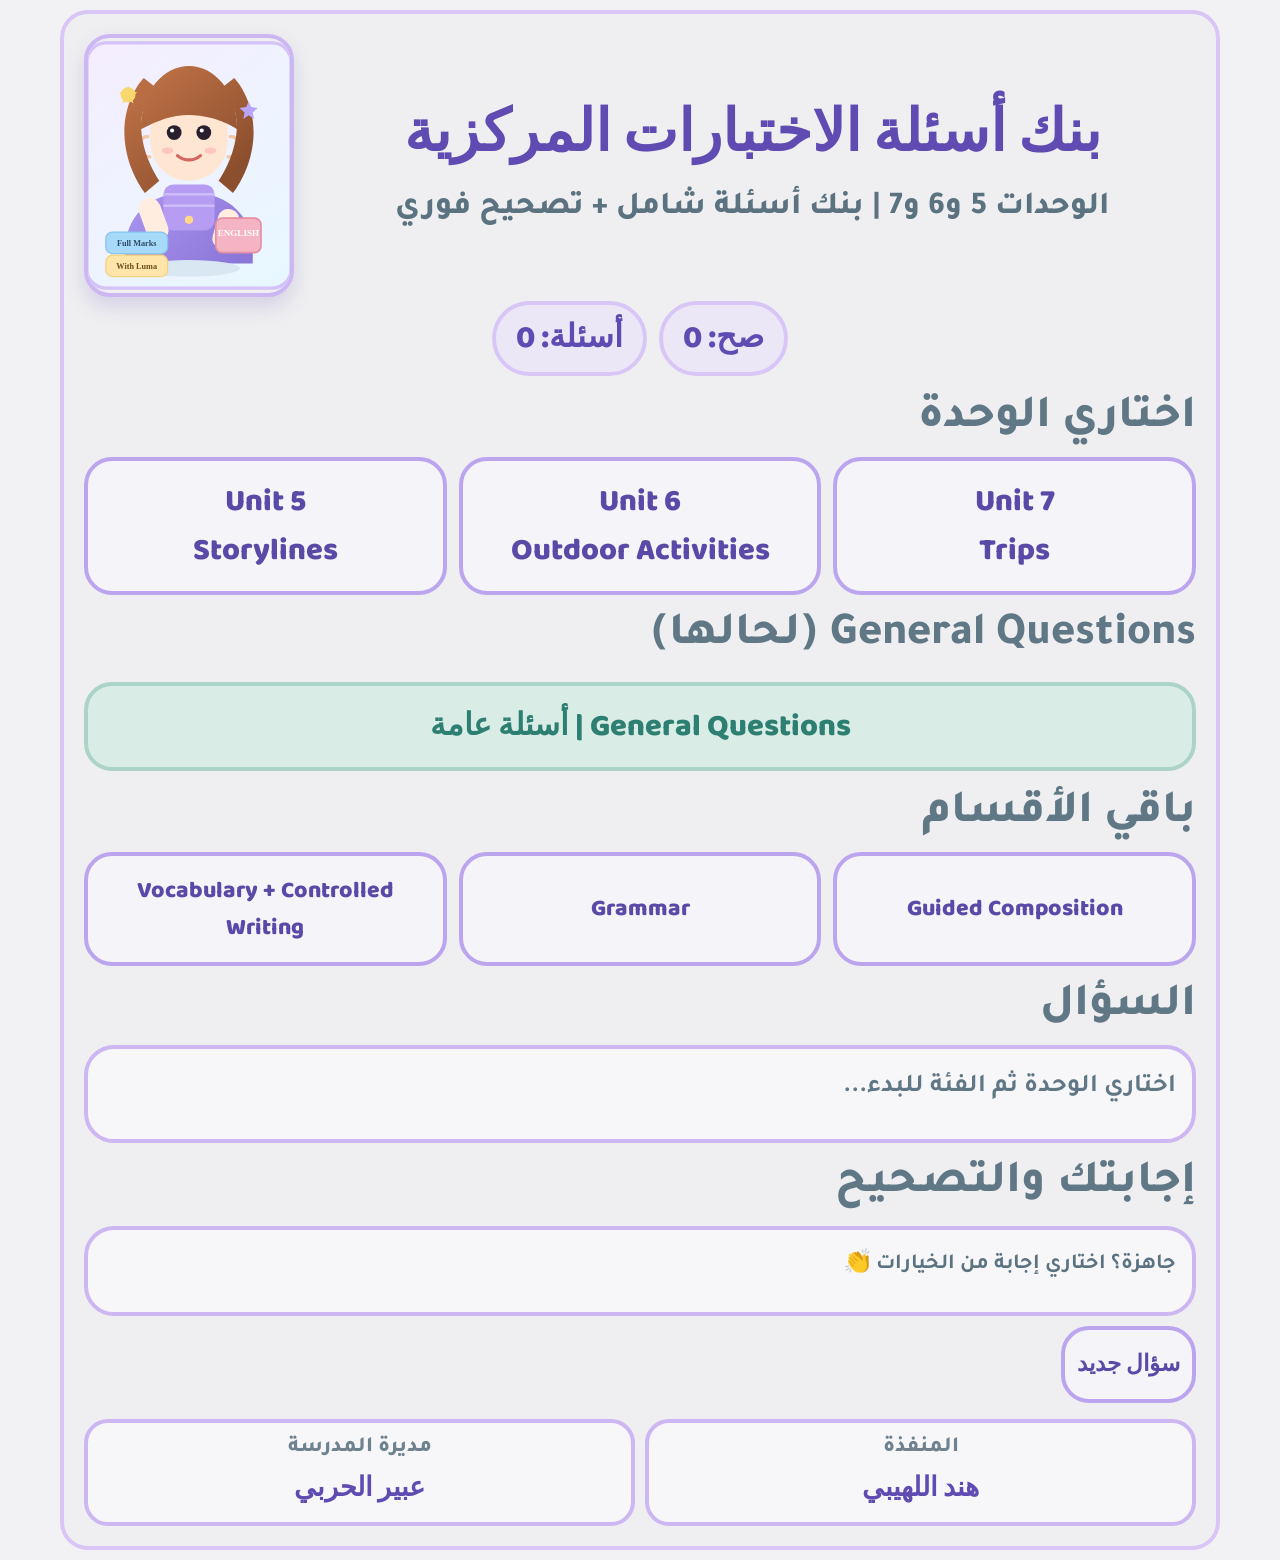
==== commit 806f38b9: "Replace top character with custom drawn SVG and update main title" ====
--- a/index.html
+++ b/index.html
@@ -3,7 +3,7 @@
   <head>
     <meta charset="UTF-8" />
     <meta name="viewport" content="width=device-width, initial-scale=1.0" />
-    <title>Top Goal 2 – Part 2</title>
+    <title>بنك أسئلة الاختبارات المركزية</title>
     <style>
       @import url('https://fonts.googleapis.com/css2?family=Baloo+2:wght@500;700;800&family=Tajawal:wght@400;500;700;800&display=swap');
 
@@ -238,10 +238,10 @@
     <main class="app">
       <div class="top-hero">
         <div class="hero-text">
-          <h1 class="title">Top Goal 2 – Part 2</h1>
+          <h1 class="title">بنك أسئلة الاختبارات المركزية</h1>
           <p class="subtitle">الوحدات 5 و6 و7 | بنك أسئلة شامل + تصحيح فوري</p>
         </div>
-        <img class="hero-girl" src="assets/luma-character.jpeg" alt="Girl character" />
+        <img class="hero-girl" src="assets/girl-drawn.svg" alt="Girl character illustration" />
       </div>
 
       <div class="score-bar">
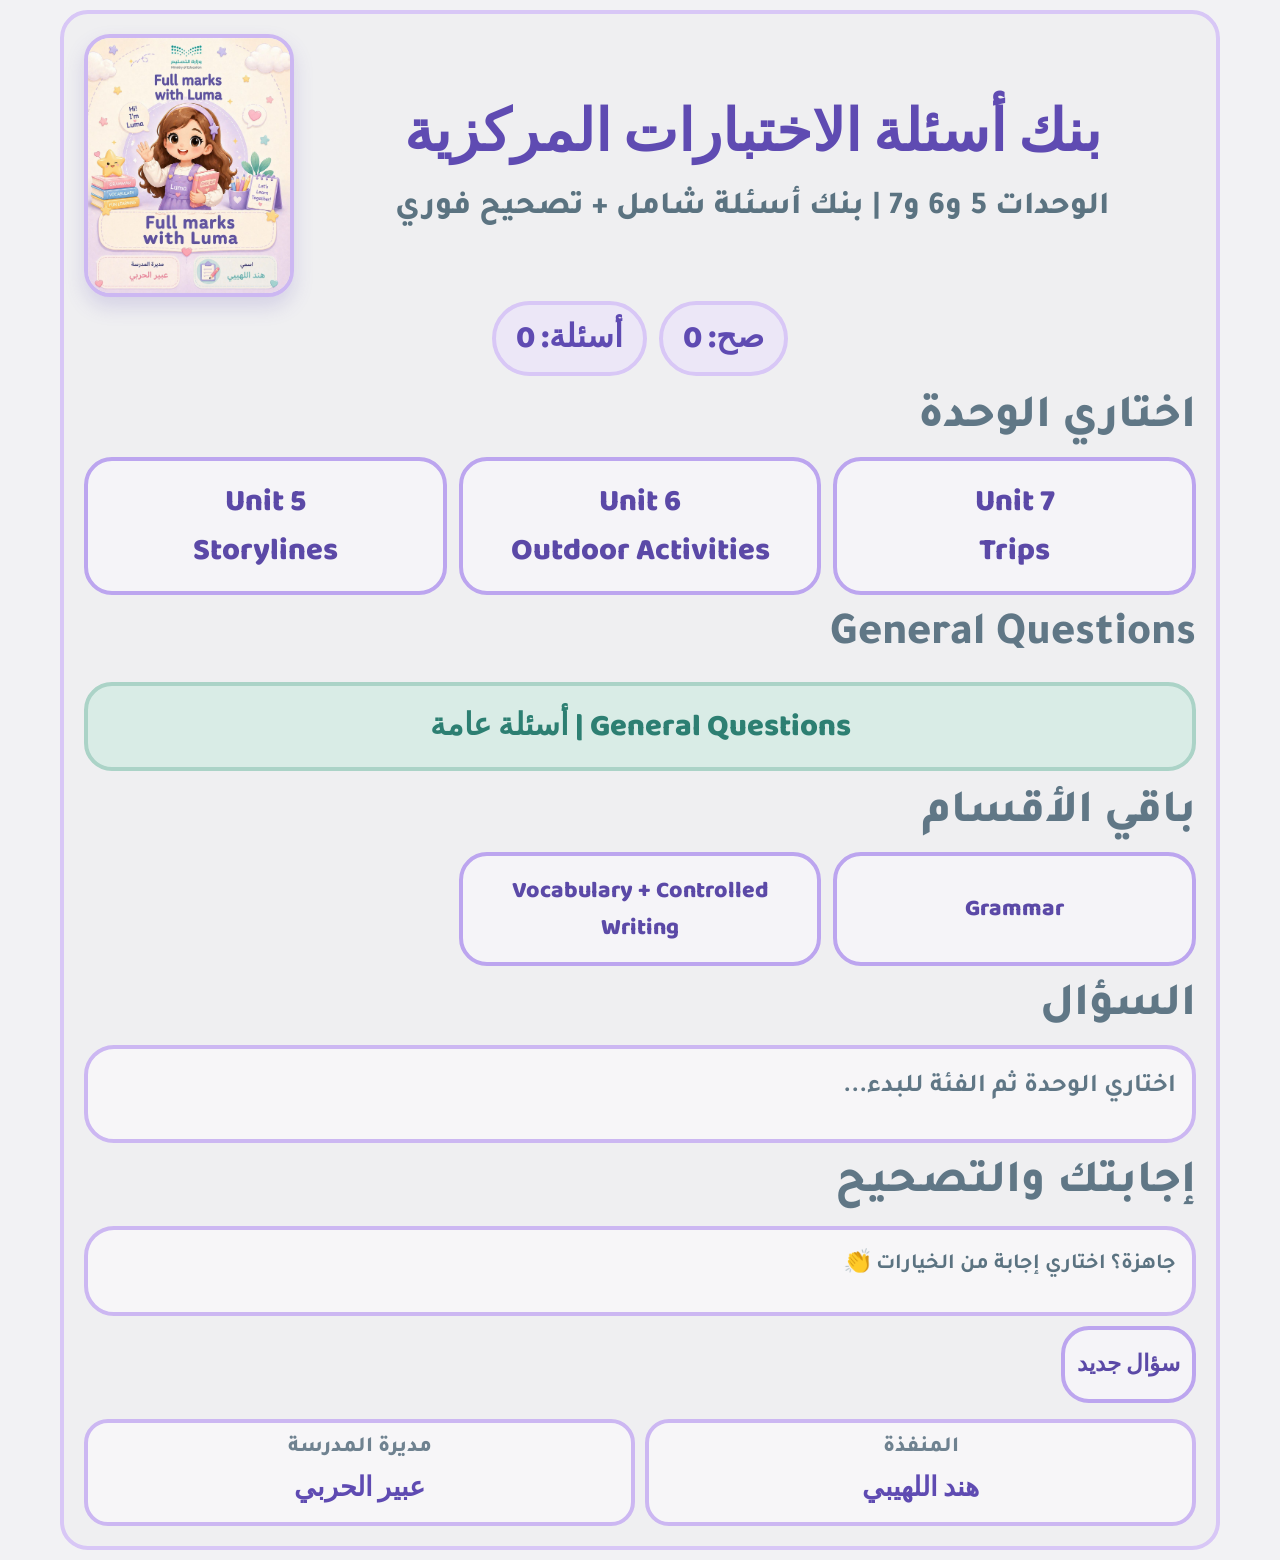
==== commit ad850f7b: "Restore previous character and remove extra labels/buttons" ====
--- a/index.html
+++ b/index.html
@@ -241,7 +241,7 @@
           <h1 class="title">بنك أسئلة الاختبارات المركزية</h1>
           <p class="subtitle">الوحدات 5 و6 و7 | بنك أسئلة شامل + تصحيح فوري</p>
         </div>
-        <img class="hero-girl" src="assets/girl-drawn.svg" alt="Girl character illustration" />
+        <img class="hero-girl" src="assets/luma-character.jpeg" alt="Girl character" />
       </div>
 
       <div class="score-bar">
@@ -256,12 +256,11 @@
         <button class="btn" data-unit="5">Unit 5<br/>Storylines</button>
       </div>
 
-      <h2 class="section-title">General Questions (لحالها)</h2>
+      <h2 class="section-title">General Questions</h2>
       <button class="btn general-btn" data-cat="general">General Questions | أسئلة عامة</button>
 
       <h2 class="section-title">باقي الأقسام</h2>
       <div class="grid-3" id="cats">
-        <button class="btn small" data-cat="composition">Guided Composition</button>
         <button class="btn small" data-cat="grammar">Grammar</button>
         <button class="btn small" data-cat="vocab">Vocabulary + Controlled Writing</button>
       </div>
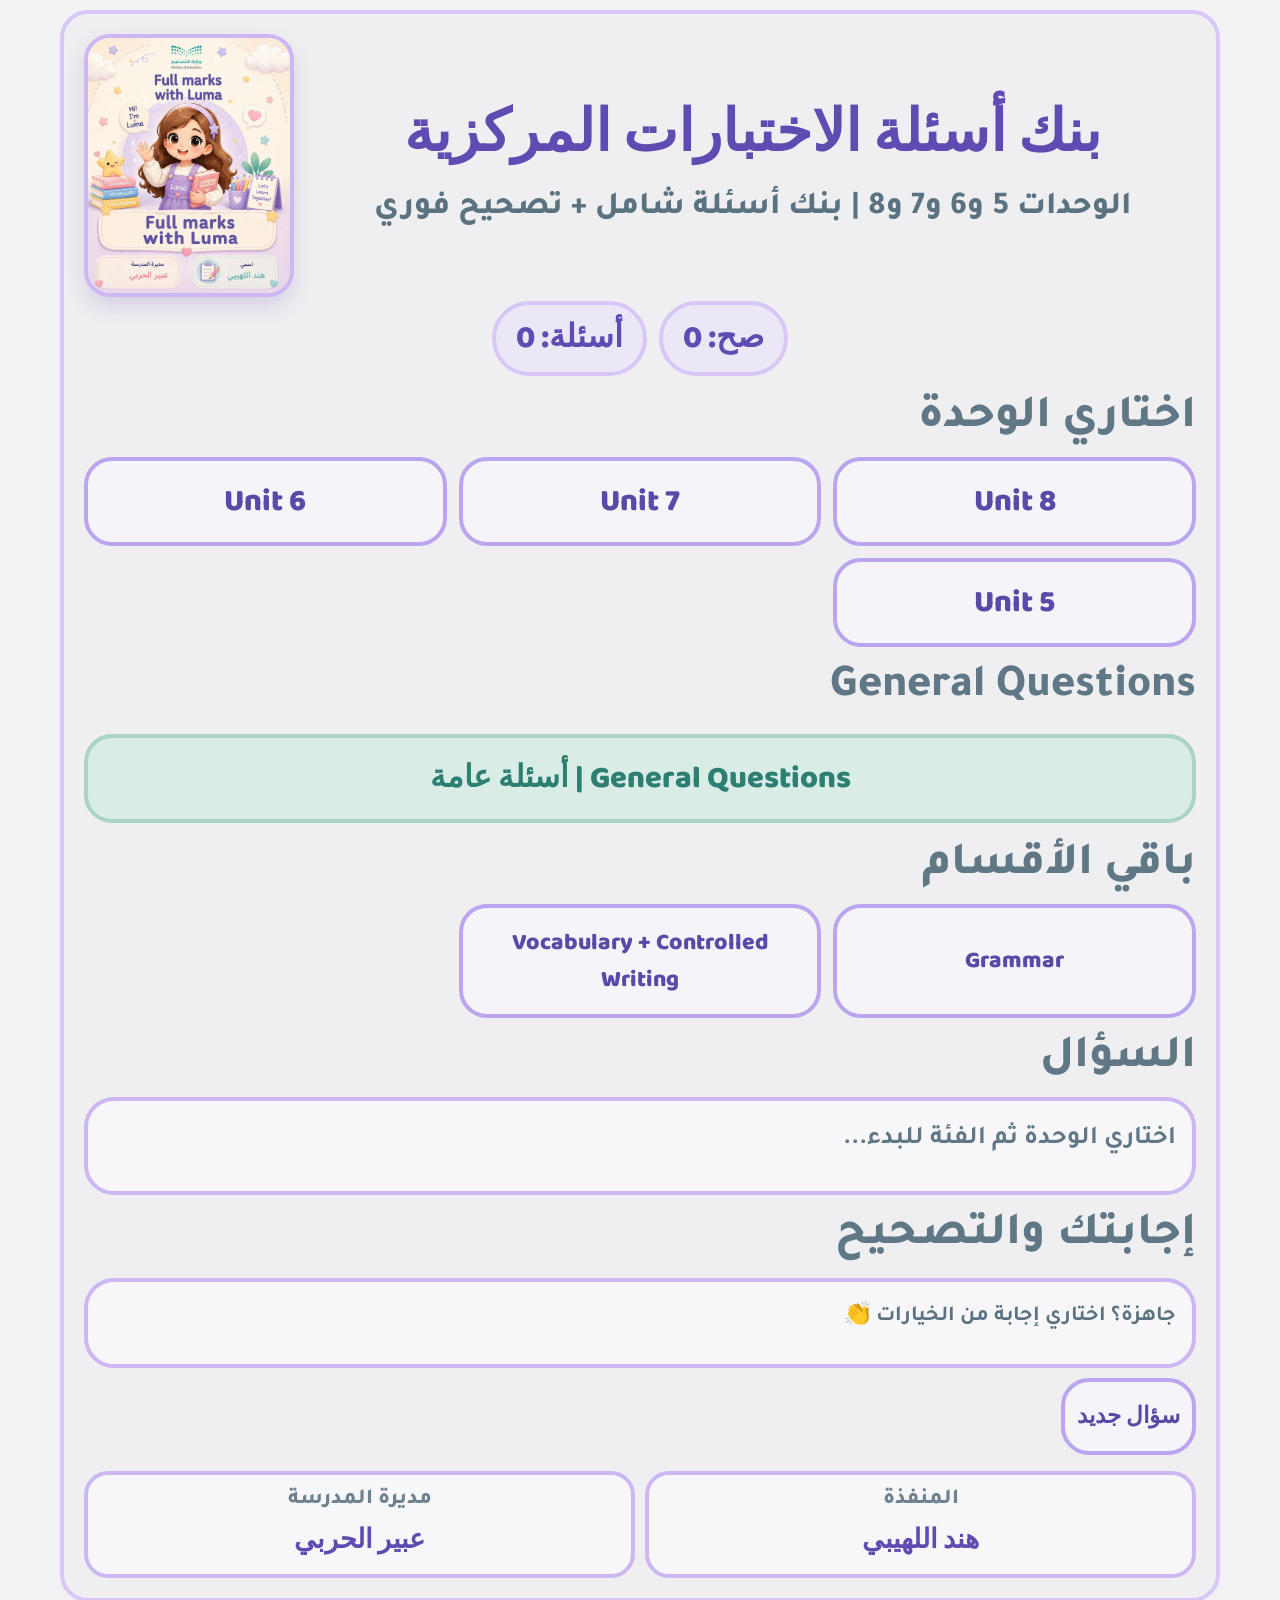
==== commit 04c46017: "Add Unit 8 outfits question set and simplify unit labels" ====
--- a/index.html
+++ b/index.html
@@ -239,7 +239,7 @@
       <div class="top-hero">
         <div class="hero-text">
           <h1 class="title">بنك أسئلة الاختبارات المركزية</h1>
-          <p class="subtitle">الوحدات 5 و6 و7 | بنك أسئلة شامل + تصحيح فوري</p>
+          <p class="subtitle">الوحدات 5 و6 و7 و8 | بنك أسئلة شامل + تصحيح فوري</p>
         </div>
         <img class="hero-girl" src="assets/luma-character.jpeg" alt="Girl character" />
       </div>
@@ -251,9 +251,10 @@
 
       <h2 class="section-title">اختاري الوحدة</h2>
       <div class="grid-3" id="units">
-        <button class="btn" data-unit="7">Unit 7<br/>Trips</button>
-        <button class="btn" data-unit="6">Unit 6<br/>Outdoor Activities</button>
-        <button class="btn" data-unit="5">Unit 5<br/>Storylines</button>
+        <button class="btn" data-unit="8">Unit 8</button>
+        <button class="btn" data-unit="7">Unit 7</button>
+        <button class="btn" data-unit="6">Unit 6</button>
+        <button class="btn" data-unit="5">Unit 5</button>
       </div>
 
       <h2 class="section-title">General Questions</h2>
@@ -408,6 +409,35 @@
             { q: 'Correct sentence with just:', options: ['They have just opened a new exhibit.', 'They just have open exhibit.', 'They has just opened exhibit.', 'They have opened justed exhibit.'], a: 0, why: 'Have + just + participle.' },
             { q: 'Useful direction sentence:', options: ['The directions say to take the subway.', 'Directions is took subway.', 'The directions saying subway took.', 'Directions have take subway.'], a: 0, why: 'Correct guided expression.' }
           ]
+        },
+        8: {
+          general: [
+            { q: 'Why do people make designs?', options: ['To play', 'To help people', 'To sleep'], a: 1, why: 'Designs are made to solve needs and help people.' },
+            { q: 'Why were the first clothes made?', options: ['To look nice', 'To keep people warm and safe', 'To play'], a: 1, why: 'Early clothes were for protection and warmth.' },
+            { q: 'What can fashion express?', options: ['Food', 'Personal style', 'Weather'], a: 1, why: 'Fashion often expresses personal style.' },
+            { q: 'What material keeps people warm?', options: ['plastic', 'wool', 'wood'], a: 1, why: 'Wool keeps the body warm.' },
+            { q: 'What do designers and artists do today?', options: ['work alone', 'work together', 'stop working'], a: 1, why: 'They often collaborate together.' },
+            { q: 'Which sentence is correct?', options: ['I wear umbrella', 'I wear an umbrella', 'I wear the umbrella'], a: 1, why: 'The expected answer in this unit set is option (b).' }
+          ],
+          vocab: [
+            { q: 'Which word is jewelry?', options: ['umbrella', 'necklace', 'brush'], a: 1, why: 'Necklace is a type of jewelry.' },
+            { q: 'Which word is worn on the wrist?', options: ['bracelet', 'crown', 'tie'], a: 0, why: 'A bracelet is worn on the wrist.' },
+            { q: 'Which word is used for hair?', options: ['comb', 'belt', 'purse'], a: 0, why: 'A comb is used for hair.' },
+            { q: 'Which word is worn around the neck?', options: ['tie', 'necklace', 'ring'], a: 1, why: 'A necklace is worn around the neck.' },
+            { q: 'Which word helps you when it rains?', options: ['umbrella', 'belt', 'earrings'], a: 0, why: 'An umbrella is used in rain.' },
+            { q: 'Which word is NOT clothing?', options: ['uniform', 'tie', 'brush'], a: 2, why: 'Brush is not clothing.' },
+            { q: 'Which word is used to carry things?', options: ['purse', 'crown', 'comb'], a: 0, why: 'A purse is used to carry items.' }
+          ],
+          grammar: [
+            { q: 'The earrings ______ made of gold.', options: ['is', 'are', 'am'], a: 1, why: 'Earrings is plural, so we use are.' },
+            { q: 'The belt is made ______ leather.', options: ['in', 'on', 'of'], a: 2, why: 'The correct preposition is made of.' },
+            { q: 'The umbrella ______ made of wood.', options: ["isn't", "aren't", "don't"], a: 0, why: 'Umbrella is singular: is not / isn’t.' },
+            { q: 'Have you ______ a new tie?', options: ['buy', 'bought', 'buying'], a: 1, why: 'Present perfect needs past participle: bought.' },
+            { q: 'She ______ made a necklace.', options: ['have', 'has', 'had'], a: 1, why: 'She takes has in present perfect.' },
+            { q: '______ you tried the new uniform?', options: ['Has', 'Have', 'Do'], a: 1, why: 'With you we use Have.' },
+            { q: 'The shirts ______ made of cotton.', options: ['is', 'are', 'be'], a: 1, why: 'Shirts is plural, so we use are.' }
+          ],
+          composition: []
         }
       };
 
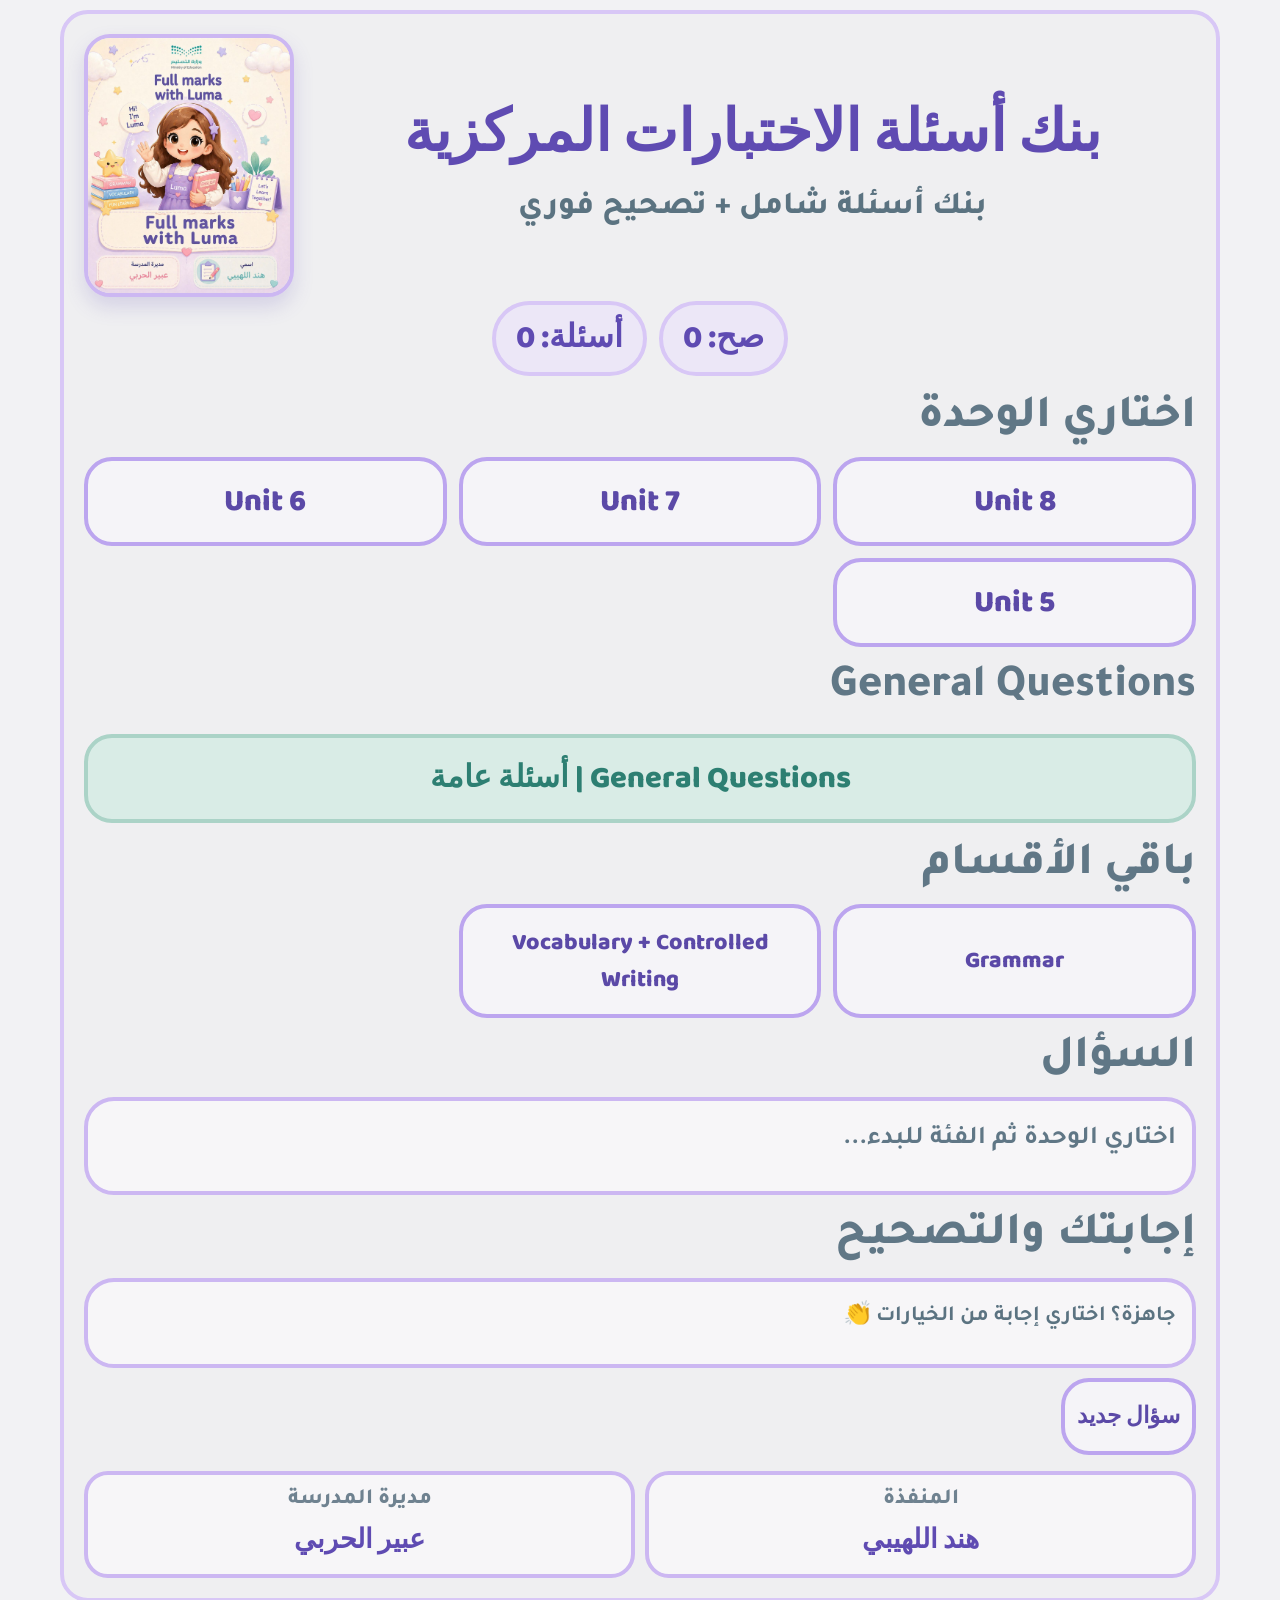
==== commit f5224a2a: "Remove units list text from subtitle" ====
--- a/index.html
+++ b/index.html
@@ -239,7 +239,7 @@
       <div class="top-hero">
         <div class="hero-text">
           <h1 class="title">بنك أسئلة الاختبارات المركزية</h1>
-          <p class="subtitle">الوحدات 5 و6 و7 و8 | بنك أسئلة شامل + تصحيح فوري</p>
+          <p class="subtitle">بنك أسئلة شامل + تصحيح فوري</p>
         </div>
         <img class="hero-girl" src="assets/luma-character.jpeg" alt="Girl character" />
       </div>
